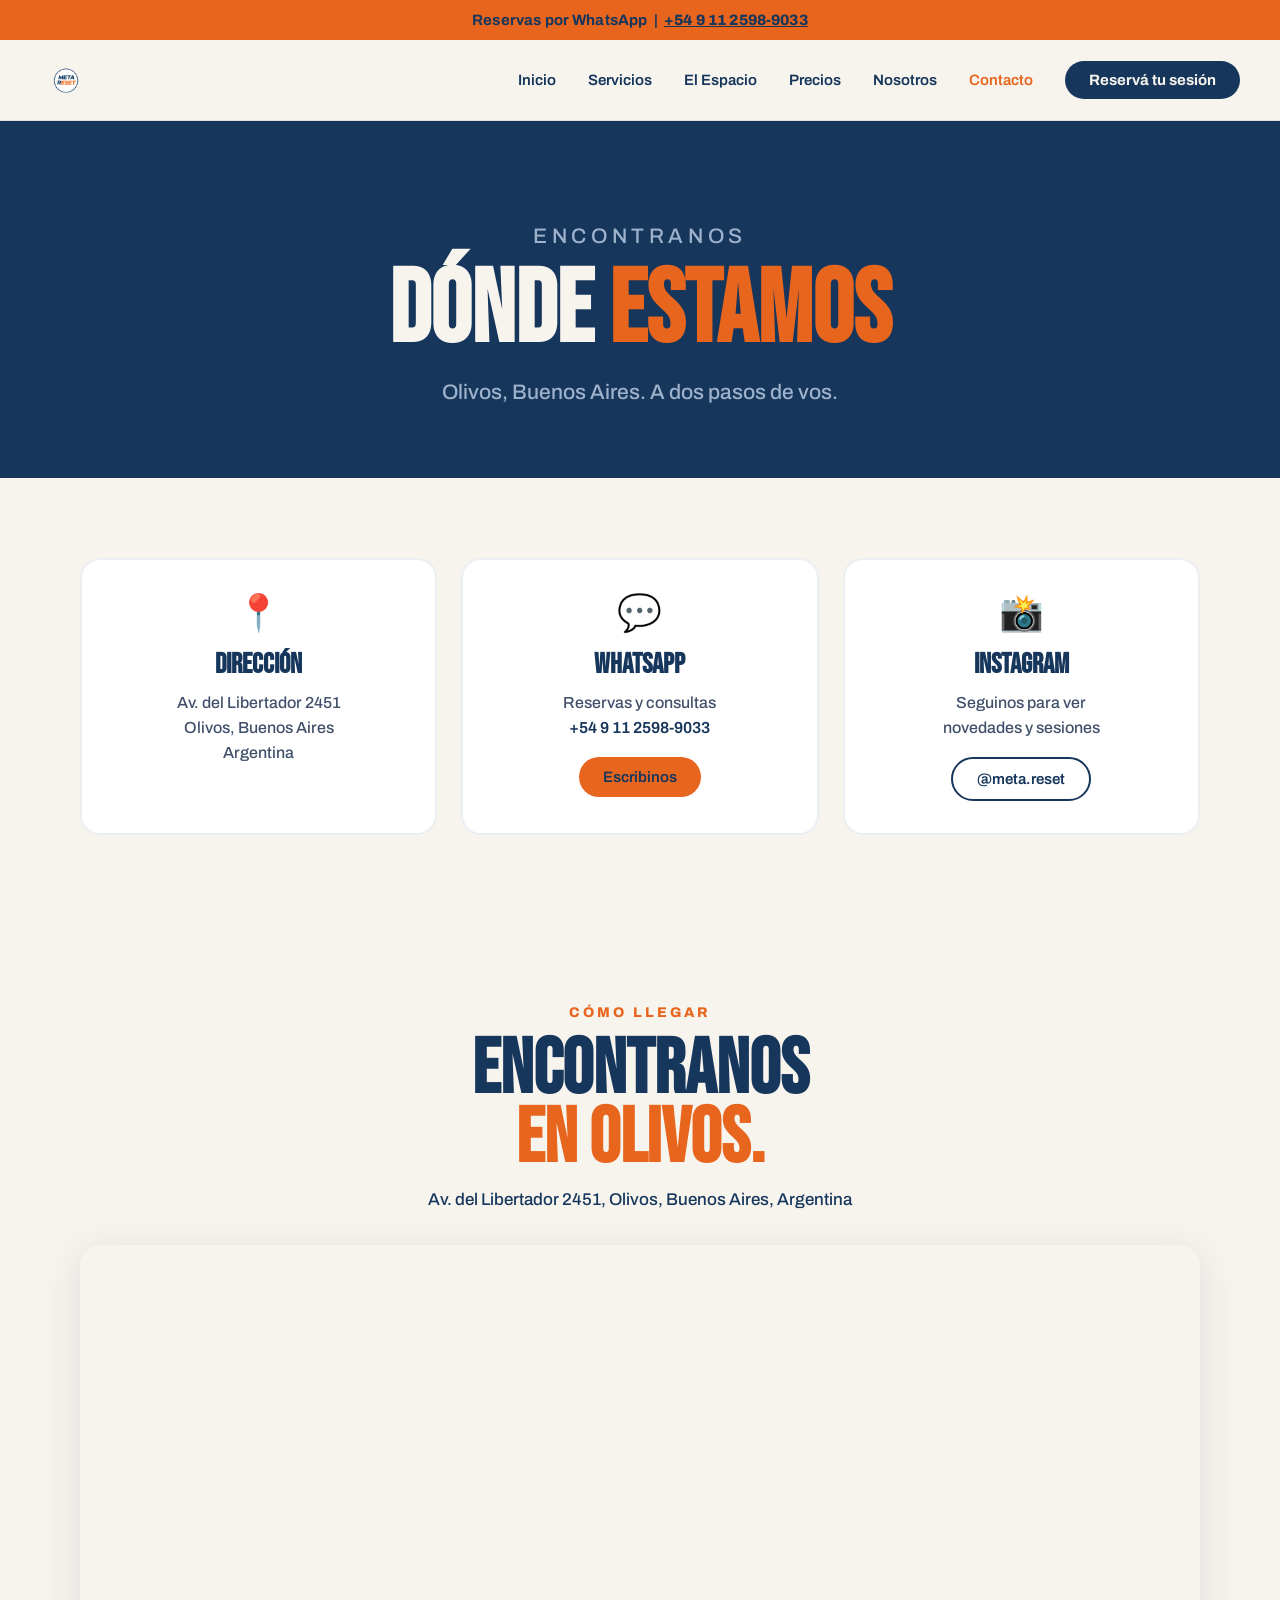
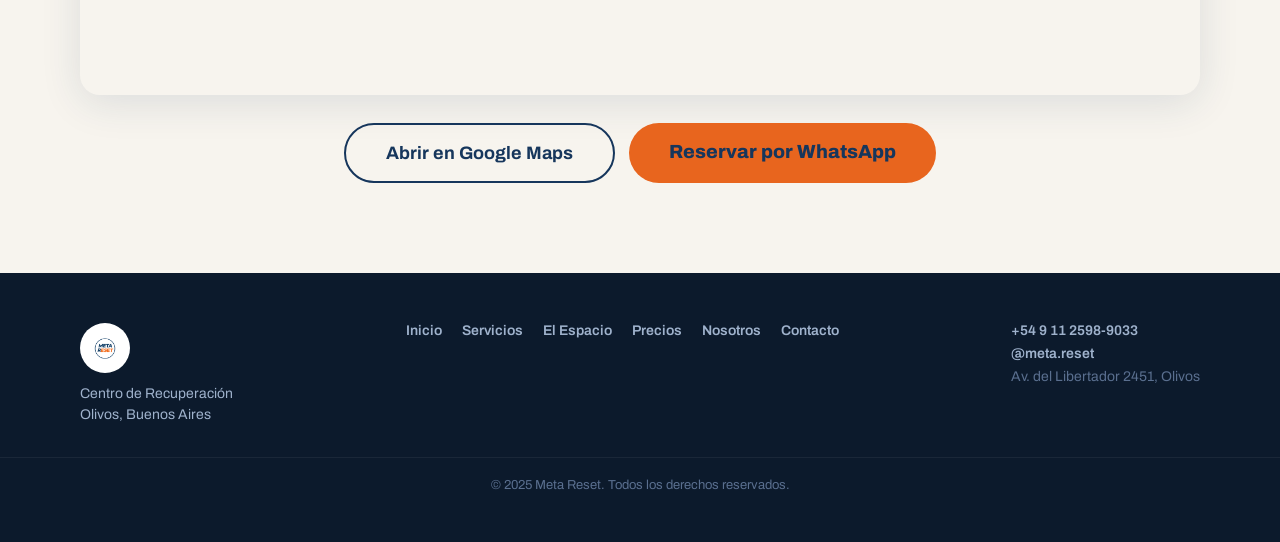
==== contacto.html @ 84989d63 "Restructure single-page site into 6 separate HTML pages with shared CSS - Split content into index.h" ====
<!DOCTYPE html>
<html lang="es">
<head>
  <meta charset="UTF-8">
  <meta name="viewport" content="width=device-width, initial-scale=1.0">
  <title>Contacto — Meta Reset | Centro de Recuperación</title>
  <meta name="description" content="Encontranos en Av. del Libertador 2451, Olivos, Buenos Aires. Reservas por WhatsApp al +54 9 11 2598-9033.">
  <link rel="preconnect" href="https://fonts.googleapis.com">
  <link rel="preconnect" href="https://fonts.gstatic.com" crossorigin>
  <link href="https://fonts.googleapis.com/css2?family=Archivo:wght@400;500;600;700;800&family=Bebas+Neue&display=swap" rel="stylesheet">
  <link rel="stylesheet" href="style.css">
</head>
<body>

  <!-- BANNER -->
  <div class="banner">
    Reservas por WhatsApp&nbsp;&nbsp;|&nbsp;&nbsp;<a href="https://wa.me/5491125989033" target="_blank" rel="noopener">+54 9 11 2598-9033</a>
  </div>

  <!-- NAV -->
  <nav>
    <a href="index.html" class="nav-logo">
      <img src="assets/logo-real.png" alt="Meta Reset logo">
    </a>
    <button class="nav-toggle" id="navToggle" aria-label="Abrir menú">
      <span></span><span></span><span></span>
    </button>
    <div class="nav-links" id="navLinks">
      <a href="index.html">Inicio</a>
      <a href="servicios.html">Servicios</a>
      <a href="el-espacio.html">El Espacio</a>
      <a href="precios.html">Precios</a>
      <a href="nosotros.html">Nosotros</a>
      <a href="contacto.html" class="active">Contacto</a>
      <a href="https://wa.me/5491125989033" target="_blank" rel="noopener" class="nav-cta">Reservá tu sesión</a>
    </div>
  </nav>

  <!-- PAGE HERO -->
  <div class="page-hero">
    <p class="section-eyebrow">Encontranos</p>
    <h1>DÓNDE <span>ESTAMOS</span></h1>
    <p>Olivos, Buenos Aires. A dos pasos de vos.</p>
  </div>

  <!-- CONTACT CARDS -->
  <section class="contact-section">
    <div class="inner">
      <div class="contact-grid">
        <div class="contact-card">
          <div class="contact-card-icon">📍</div>
          <h3>Dirección</h3>
          <p>Av. del Libertador 2451<br>Olivos, Buenos Aires<br>Argentina</p>
        </div>
        <div class="contact-card">
          <div class="contact-card-icon">💬</div>
          <h3>WhatsApp</h3>
          <p>Reservas y consultas<br><a href="https://wa.me/5491125989033" target="_blank" rel="noopener">+54 9 11 2598-9033</a></p>
          <a href="https://wa.me/5491125989033" target="_blank" rel="noopener" class="btn-primary" style="margin-top:16px; font-size:15px; padding:12px 24px;">Escribinos</a>
        </div>
        <div class="contact-card">
          <div class="contact-card-icon">📸</div>
          <h3>Instagram</h3>
          <p>Seguinos para ver<br>novedades y sesiones</p>
          <a href="https://instagram.com/meta.reset" target="_blank" rel="noopener" class="btn-outline-dark" style="margin-top:16px; font-size:15px; padding:12px 24px;">@meta.reset</a>
        </div>
      </div>
    </div>
  </section>

  <!-- MAP -->
  <section class="map-section">
    <div class="inner">
      <div class="text-center" style="margin-bottom:36px;">
        <p class="section-eyebrow">Cómo llegar</p>
        <h2 class="section-h2">ENCONTRANOS<br><span>EN OLIVOS.</span></h2>
        <p style="margin-top:16px; font-size:17px; color:#16365C; font-weight:500;">Av. del Libertador 2451, Olivos, Buenos Aires, Argentina</p>
      </div>
      <div class="map-frame">
        <iframe
          src="https://maps.google.com/maps?q=Av.+del+Libertador+2451,+Olivos,+Buenos+Aires,+Argentina&output=embed"
          width="100%"
          height="450"
          style="border:0;"
          allowfullscreen=""
          loading="lazy"
          referrerpolicy="no-referrer-when-downgrade"
          title="Ubicación de Meta Reset — Av. del Libertador 2451, Olivos">
        </iframe>
      </div>
      <div class="map-actions">
        <a href="https://www.google.com/maps/search/Av.+del+Libertador+2451,+Olivos,+Buenos+Aires" target="_blank" rel="noopener" class="btn-outline-dark">Abrir en Google Maps</a>
        <a href="https://wa.me/5491125989033" target="_blank" rel="noopener" class="btn-primary">Reservar por WhatsApp</a>
      </div>
    </div>
  </section>

  <!-- FOOTER -->
  <footer>
    <div class="inner footer-inner">
      <div class="footer-brand">
        <img src="assets/logo-real.png" alt="Meta Reset logo" loading="lazy">
        <p>Centro de Recuperación<br>Olivos, Buenos Aires</p>
      </div>
      <div class="footer-links">
        <a href="index.html">Inicio</a>
        <a href="servicios.html">Servicios</a>
        <a href="el-espacio.html">El Espacio</a>
        <a href="precios.html">Precios</a>
        <a href="nosotros.html">Nosotros</a>
        <a href="contacto.html">Contacto</a>
      </div>
      <div class="footer-contact">
        <a href="https://wa.me/5491125989033" target="_blank" rel="noopener">+54 9 11 2598-9033</a>
        <a href="https://instagram.com/meta.reset" target="_blank" rel="noopener">@meta.reset</a>
        <span>Av. del Libertador 2451, Olivos</span>
      </div>
    </div>
    <div class="footer-copy">© 2025 Meta Reset. Todos los derechos reservados.</div>
  </footer>

  <script>
    const toggle = document.getElementById('navToggle');
    const links = document.getElementById('navLinks');
    toggle.addEventListener('click', () => {
      toggle.classList.toggle('open');
      links.classList.toggle('open');
    });
  </script>
</body>
</html>
---- style.css ----
/* ================================================================
   META RESET — Estilos compartidos
   ================================================================ */

*, *::before, *::after { box-sizing: border-box; margin: 0; padding: 0; }
html { scroll-behavior: smooth; }
body {
  font-family: 'Archivo', sans-serif;
  background: #F7F4EE;
  color: #16365C;
  -webkit-font-smoothing: antialiased;
}
a { text-decoration: none; color: inherit; }
::selection { background: #E8651E; color: #fff; }
img { display: block; max-width: 100%; }

@keyframes mr-marquee { from { transform: translateX(0) } to { transform: translateX(-50%) } }

/* ── BANNER ── */
.banner { background: #E8651E; color: #16365C; text-align: center; padding: 12px 20px; font-weight: 700; font-size: 15px; letter-spacing: .01em; }
.banner a { text-decoration: underline; font-weight: 800; }
.banner a:hover { opacity: .8; }

/* ── NAV ── */
nav {
  position: sticky; top: 0; z-index: 50;
  display: flex; align-items: center; justify-content: space-between;
  padding: 14px 40px;
  background: rgba(247,244,238,.95);
  backdrop-filter: blur(12px); -webkit-backdrop-filter: blur(12px);
  border-bottom: 1px solid rgba(22,54,92,.1);
}
.nav-logo { display: flex; align-items: center; gap: 10px; }
.nav-logo img { height: 52px; width: 52px; object-fit: contain; }
.nav-links { display: flex; align-items: center; gap: 32px; font-weight: 600; font-size: 15px; }
.nav-links a { color: #16365C; transition: color .2s; }
.nav-links a:hover { color: #E8651E; }
.nav-links a.active { color: #E8651E; }
.nav-cta {
  background: #16365C; color: #F7F4EE !important;
  padding: 11px 24px; border-radius: 999px; font-weight: 700;
  transition: background .2s, color .2s !important;
}
.nav-cta:hover { background: #E8651E !important; color: #16365C !important; }
.nav-cta.active { color: #F7F4EE !important; }

/* Hamburger mobile */
.nav-toggle { display: none; flex-direction: column; gap: 5px; cursor: pointer; padding: 4px; background: none; border: none; }
.nav-toggle span { display: block; width: 24px; height: 2px; background: #16365C; transition: all .3s; border-radius: 2px; }
.nav-toggle.open span:nth-child(1) { transform: translateY(7px) rotate(45deg); }
.nav-toggle.open span:nth-child(2) { opacity: 0; }
.nav-toggle.open span:nth-child(3) { transform: translateY(-7px) rotate(-45deg); }

/* ── BOTONES ── */
.btn-primary { display: inline-block; background: #E8651E; color: #16365C; padding: 18px 40px; border-radius: 999px; font-weight: 800; font-size: 19px; transition: background .2s; }
.btn-primary:hover { background: #d45a18; }
.btn-ghost { display: inline-block; background: rgba(247,244,238,.12); border: 2px solid rgba(247,244,238,.5); color: #F7F4EE; padding: 16px 36px; border-radius: 999px; font-weight: 700; font-size: 19px; transition: background .2s; }
.btn-ghost:hover { background: rgba(247,244,238,.22); }
.btn-dark-big { display: inline-block; background: #16365C; color: #F7F4EE; padding: 20px 46px; border-radius: 999px; font-weight: 800; font-size: 20px; transition: background .2s; }
.btn-dark-big:hover { background: #0c1a2c; }
.btn-outline-dark { display: inline-block; border: 2px solid #16365C; color: #16365C; padding: 18px 40px; border-radius: 999px; font-weight: 700; font-size: 18px; transition: background .2s, color .2s; }
.btn-outline-dark:hover { background: #16365C; color: #F7F4EE; }

/* ── MARQUEE ── */
.marquee-wrap { background: #16365C; overflow: hidden; padding: 18px 0; }
.marquee-track { display: flex; white-space: nowrap; animation: mr-marquee 24s linear infinite; width: max-content; }
.marquee-track span { font-family: 'Bebas Neue', sans-serif; font-size: 34px; letter-spacing: .1em; color: #F7F4EE; }
.marquee-dot { color: #E8651E; }

/* ── HELPERS ── */
.section-eyebrow { font-weight: 800; font-size: 14px; letter-spacing: .22em; text-transform: uppercase; color: #E8651E; margin-bottom: 16px; }
.section-h2 { font-family: 'Bebas Neue', sans-serif; font-size: clamp(44px, 6vw, 86px); line-height: .9; color: #16365C; }
.section-h2 span { color: #E8651E; }
.section-h2-light { font-family: 'Bebas Neue', sans-serif; font-size: clamp(44px, 6vw, 86px); line-height: .9; color: #F7F4EE; }
.section-h2-light span { color: #E8651E; }
.inner { max-width: 1200px; margin: 0 auto; padding: 0 40px; }
.text-center { text-align: center; }

/* ── PAGE HERO (páginas internas) ── */
.page-hero {
  background: #16365C;
  padding: 80px 40px 70px;
  text-align: center;
}
.page-hero .section-eyebrow { margin-bottom: 14px; }
.page-hero h1 {
  font-family: 'Bebas Neue', sans-serif;
  font-size: clamp(52px, 8vw, 110px);
  line-height: .88;
  color: #F7F4EE;
}
.page-hero h1 span { color: #E8651E; }
.page-hero p {
  font-size: clamp(17px, 2vw, 21px);
  color: #9fb2cc;
  font-weight: 500;
  max-width: 600px;
  margin: 20px auto 0;
  line-height: 1.5;
}

/* ── HERO (home) ── */
.hero { position: relative; min-height: 88vh; display: flex; align-items: flex-end; overflow: hidden; }
.hero-img-wrap { position: absolute; inset: 0; }
.hero-img { width: 100%; height: 100%; object-fit: cover; object-position: center 30%; }
.hero-overlay { position: absolute; inset: 0; background: linear-gradient(180deg, rgba(8,20,40,.35) 0%, rgba(8,20,40,.1) 35%, rgba(8,20,40,.88) 100%); }
.hero-content { position: relative; z-index: 2; padding: 0 40px 90px; max-width: 1200px; margin: 0 auto; width: 100%; }
.hero-h1 { font-family: 'Bebas Neue', sans-serif; font-size: clamp(64px, 9vw, 150px); line-height: .86; color: #F7F4EE; font-weight: 400; letter-spacing: .01em; }
.hero-h1 span { color: #E8651E; }
.hero-sub { font-size: clamp(17px, 2vw, 22px); color: #dfe6f0; font-weight: 500; max-width: 600px; margin-top: 24px; line-height: 1.5; }
.hero-btns { display: flex; flex-wrap: wrap; gap: 16px; margin-top: 36px; }

/* ── INTRO + STATS ── */
.intro-section { padding: 100px 0 80px; }
.intro-grid { display: grid; grid-template-columns: repeat(auto-fit, minmax(300px, 1fr)); gap: 60px; align-items: center; }
.intro-body { font-size: 18px; line-height: 1.65; color: #41506a; margin-top: 22px; max-width: 520px; }
.stats-grid { display: grid; grid-template-columns: 1fr 1fr; gap: 18px; }
.stat-card { border-radius: 20px; padding: 30px 24px; display: flex; flex-direction: column; }
.stat-card:nth-child(odd) { background: #16365C; color: #F7F4EE; }
.stat-card:nth-child(odd) .stat-num { color: #E8651E; }
.stat-card:nth-child(odd) .stat-label { color: #9fb2cc; }
.stat-card:nth-child(even) { background: #F7F4EE; border: 2px solid rgba(22,54,92,.12); }
.stat-card:nth-child(even) .stat-num { color: #16365C; }
.stat-card:nth-child(even) .stat-label { color: #8d8470; }
.stat-num { font-family: 'Bebas Neue', sans-serif; font-size: 72px; line-height: .85; }
.stat-label { font-weight: 600; font-size: 15px; margin-top: 8px; }

/* ── SERVICIOS ── */
.services-section { padding: 90px 0; }
.services-section.dark-bg { background: #16365C; }
.services-cards { display: grid; grid-template-columns: repeat(auto-fit, minmax(260px, 1fr)); gap: 22px; }
.service-card { background: #0c1a2c; border-radius: 24px; overflow: hidden; transition: transform .3s; }
.service-card.light { background: #F7F4EE; border: 2px solid rgba(22,54,92,.08); }
.service-card:hover { transform: translateY(-6px); }
.service-card-img-wrap { height: 280px; position: relative; overflow: hidden; }
.service-card-img-wrap img { width: 100%; height: 100%; object-fit: cover; object-position: center 25%; }
.card-badge { position: absolute; top: 16px; left: 16px; background: #E8651E; color: #16365C; font-weight: 800; font-size: 12px; letter-spacing: .1em; padding: 6px 14px; border-radius: 999px; text-transform: uppercase; }
.card-duration { position: absolute; bottom: 16px; right: 16px; background: rgba(8,20,40,.7); color: #F7F4EE; font-weight: 700; font-size: 13px; padding: 5px 12px; border-radius: 999px; }
.service-card-body { padding: 26px 26px 30px; }
.service-card-body h3 { font-family: 'Bebas Neue', sans-serif; font-size: 46px; color: #F7F4EE; line-height: .9; }
.service-card.light .service-card-body h3 { color: #16365C; }
.service-card-body p { font-size: 15px; line-height: 1.55; color: #9fb2cc; margin-top: 10px; }
.service-card.light .service-card-body p { color: #41506a; }

/* ── PASOS DE LA SESIÓN ── */
.session-section { padding: 90px 0; background: #ECE6DC; }
.steps-list { display: grid; grid-template-columns: repeat(auto-fit, minmax(220px, 1fr)); gap: 0; }
.step-item { padding: 32px 26px; border-top: 3px solid #16365C; }
.step-num { font-family: 'Bebas Neue', sans-serif; font-size: 60px; color: #E8651E; line-height: .9; }
.step-body h4 { font-family: 'Bebas Neue', sans-serif; font-size: 36px; color: #16365C; margin-top: 10px; line-height: 1; }
.step-time { font-weight: 700; font-size: 14px; color: #E8651E; letter-spacing: .08em; margin-left: 8px; }
.step-body p { font-size: 15px; line-height: 1.55; color: #5a6678; margin-top: 8px; }

/* ── PRECIOS ── */
.pricing-section { padding: 90px 0; background: #ECE6DC; }
.pricing-grid { display: grid; grid-template-columns: repeat(auto-fit, minmax(280px, 1fr)); gap: 24px; align-items: stretch; }
.pricing-card { border-radius: 24px; padding: 38px 32px; display: flex; flex-direction: column; background: #F7F4EE; border: 2px solid rgba(22,54,92,.1); position: relative; }
.pricing-card.featured { background: #16365C; border-color: #16365C; transform: scale(1.03); box-shadow: 0 30px 60px rgba(22,54,92,.25); }
.pricing-badge-featured { position: absolute; top: -14px; left: 50%; transform: translateX(-50%); background: #E8651E; color: #16365C; font-weight: 800; font-size: 13px; letter-spacing: .1em; padding: 7px 20px; border-radius: 999px; text-transform: uppercase; white-space: nowrap; }
.pricing-card-top { margin-bottom: 20px; }
.pricing-label { font-weight: 800; font-size: 14px; letter-spacing: .16em; text-transform: uppercase; color: #8d8470; }
.pricing-card.featured .pricing-label { color: #E8651E; }
.pricing-price { font-family: 'Bebas Neue', sans-serif; font-size: 72px; line-height: .85; margin-top: 12px; color: #16365C; }
.pricing-card.featured .pricing-price { color: #F7F4EE; }
.pricing-per { font-weight: 600; font-size: 15px; color: #8d8470; margin-top: 4px; }
.pricing-card.featured .pricing-per { color: #9fb2cc; }
.pricing-features { list-style: none; display: flex; flex-direction: column; gap: 10px; font-size: 15px; font-weight: 500; color: #41506a; flex: 1; margin-bottom: 24px; }
.pricing-card.featured .pricing-features { color: #dfe6f0; }
.pricing-note { text-align: center; font-size: 14px; color: #8d8470; margin-top: 28px; font-weight: 500; }

/* ── GALERÍA ── */
.gallery-section { padding: 90px 0; }
.gallery-grid { display: grid; grid-template-columns: repeat(4, 1fr); gap: 14px; }
.gallery-item img { width: 100%; aspect-ratio: 3/4; object-fit: cover; border-radius: 16px; }
.gallery-item.gallery-main img { aspect-ratio: 3/5; }

/* ── COMUNIDAD ── */
.comunidad-section { padding: 80px 0; background: #16365C; }
.comunidad-grid { display: grid; grid-template-columns: repeat(auto-fit, minmax(300px, 1fr)); gap: 60px; align-items: center; }
.comunidad-img img { width: 100%; aspect-ratio: 4/3; object-fit: cover; border-radius: 24px; }
.comunidad-text { color: #F7F4EE; }
.comunidad-text p { font-size: 17px; line-height: 1.65; color: #9fb2cc; margin-top: 20px; }

/* ── ABOUT ── */
.about-section { padding: 90px 0; }
.about-grid { display: grid; grid-template-columns: repeat(auto-fit, minmax(300px, 1fr)); gap: 60px; align-items: center; }
.about-body { font-size: 17px; line-height: 1.65; color: #41506a; margin-top: 18px; }
.about-stats { display: flex; flex-direction: column; gap: 24px; }
.about-stat { border-top: 2px solid rgba(22,54,92,.15); padding-top: 24px; }
.about-stat .stat-num { font-family: 'Bebas Neue', sans-serif; font-size: 64px; color: #E8651E; line-height: .85; display: block; }
.about-stat .stat-label { font-weight: 600; font-size: 15px; color: #5a6678; margin-top: 6px; display: block; }

/* ── FOUNDER ── */
.founder-section { padding: 80px 0; background: #16365C; }
.founder-grid { display: grid; grid-template-columns: repeat(auto-fit, minmax(280px, 1fr)); gap: 60px; align-items: center; }
.founder-img-wrap img { width: 100%; max-width: 420px; aspect-ratio: 4/5; object-fit: cover; border-radius: 24px; }
.founder-text { color: #F7F4EE; }
.founder-text .section-eyebrow { color: #E8651E; }
.founder-quote { font-style: italic; font-size: clamp(18px, 2.5vw, 22px); line-height: 1.55; color: #dfe6f0; border-left: 4px solid #E8651E; padding-left: 20px; margin-top: 24px; }
.founder-bio { font-size: 16px; line-height: 1.65; color: #9fb2cc; margin-top: 20px; }

/* ── CTA ── */
.cta-section { background: #E8651E; padding: 100px 0; text-align: center; }
.cta-body { font-size: 19px; font-weight: 600; color: #7a3411; margin-top: 18px; line-height: 1.6; }

/* ── MAPA ── */
.map-section { padding: 90px 0; }
.map-frame { border-radius: 20px; overflow: hidden; box-shadow: 0 8px 40px rgba(22,54,92,.12); }
.map-frame iframe { display: block; width: 100%; height: 450px; border: none; }
.map-actions { display: flex; flex-wrap: wrap; gap: 14px; justify-content: center; margin-top: 28px; }

/* ── CONTACTO ── */
.contact-section { padding: 80px 0; }
.contact-grid { display: grid; grid-template-columns: repeat(auto-fit, minmax(240px, 1fr)); gap: 24px; }
.contact-card { background: #fff; border: 2px solid rgba(22,54,92,.08); border-radius: 20px; padding: 32px 28px; text-align: center; }
.contact-card-icon { font-size: 36px; margin-bottom: 14px; }
.contact-card h3 { font-family: 'Bebas Neue', sans-serif; font-size: 28px; color: #16365C; margin-bottom: 10px; }
.contact-card p { font-size: 16px; font-weight: 500; color: #41506a; line-height: 1.55; }
.contact-card a { font-size: 16px; font-weight: 600; color: #16365C; }
.contact-card a:hover { color: #E8651E; }

/* ── FOOTER ── */
footer { background: #0c1a2c; color: #9fb2cc; padding: 50px 0; }
.footer-inner { display: flex; flex-wrap: wrap; gap: 32px; align-items: flex-start; justify-content: space-between; }
.footer-brand img { height: 50px; width: 50px; object-fit: contain; background: #fff; border-radius: 50%; padding: 3px; }
.footer-brand p { font-size: 14px; color: #9fb2cc; margin-top: 10px; line-height: 1.5; }
.footer-links { display: flex; flex-wrap: wrap; gap: 20px; font-weight: 600; font-size: 14px; }
.footer-links a { color: #9fb2cc; transition: color .2s; }
.footer-links a:hover { color: #E8651E; }
.footer-contact { display: flex; flex-direction: column; gap: 8px; font-size: 14px; }
.footer-contact a { color: #9fb2cc; font-weight: 600; transition: color .2s; }
.footer-contact a:hover { color: #E8651E; }
.footer-contact span { color: #5a6f8f; }
.footer-copy { text-align: center; font-size: 13px; color: #5a6f8f; margin-top: 32px; padding-top: 20px; border-top: 1px solid rgba(255,255,255,.06); }

/* ── RESPONSIVE ── */
@media (max-width: 900px) {
  nav { padding: 14px 20px; }
  .nav-toggle { display: flex; }
  .nav-links {
    display: none; flex-direction: column; gap: 0;
    position: absolute; top: 100%; left: 0; right: 0;
    background: #F7F4EE; border-bottom: 2px solid rgba(22,54,92,.1);
    padding: 16px 20px 20px; z-index: 100;
  }
  .nav-links.open { display: flex; }
  .nav-links a { padding: 12px 0; border-bottom: 1px solid rgba(22,54,92,.07); font-size: 17px; }
  .nav-links a:last-child { border-bottom: none; }
  .nav-cta { margin-top: 8px; text-align: center; padding: 13px 20px !important; }
  .gallery-grid { grid-template-columns: 1fr 1fr; }
}
@media (max-width: 768px) {
  .inner { padding: 0 20px; }
  .hero-content { padding: 0 20px 60px; }
  .intro-section { padding: 60px 0 50px; }
  .services-section, .pricing-section, .founder-section, .cta-section { padding: 60px 0; }
  .session-section, .gallery-section, .map-section, .contact-section { padding: 60px 0; }
  .comunidad-section, .about-section { padding: 60px 0; }
  footer { padding: 36px 0; }
  .pricing-card.featured { transform: none; }
  .page-hero { padding: 60px 20px 50px; }
  .map-frame iframe { height: 300px; }
  .hero-btns { flex-direction: column; }
  .map-actions { flex-direction: column; align-items: center; }
  .gallery-grid { grid-template-columns: 1fr; }
  .gallery-item.gallery-main img { aspect-ratio: 4/3; }
  .footer-inner { flex-direction: column; gap: 24px; }
}
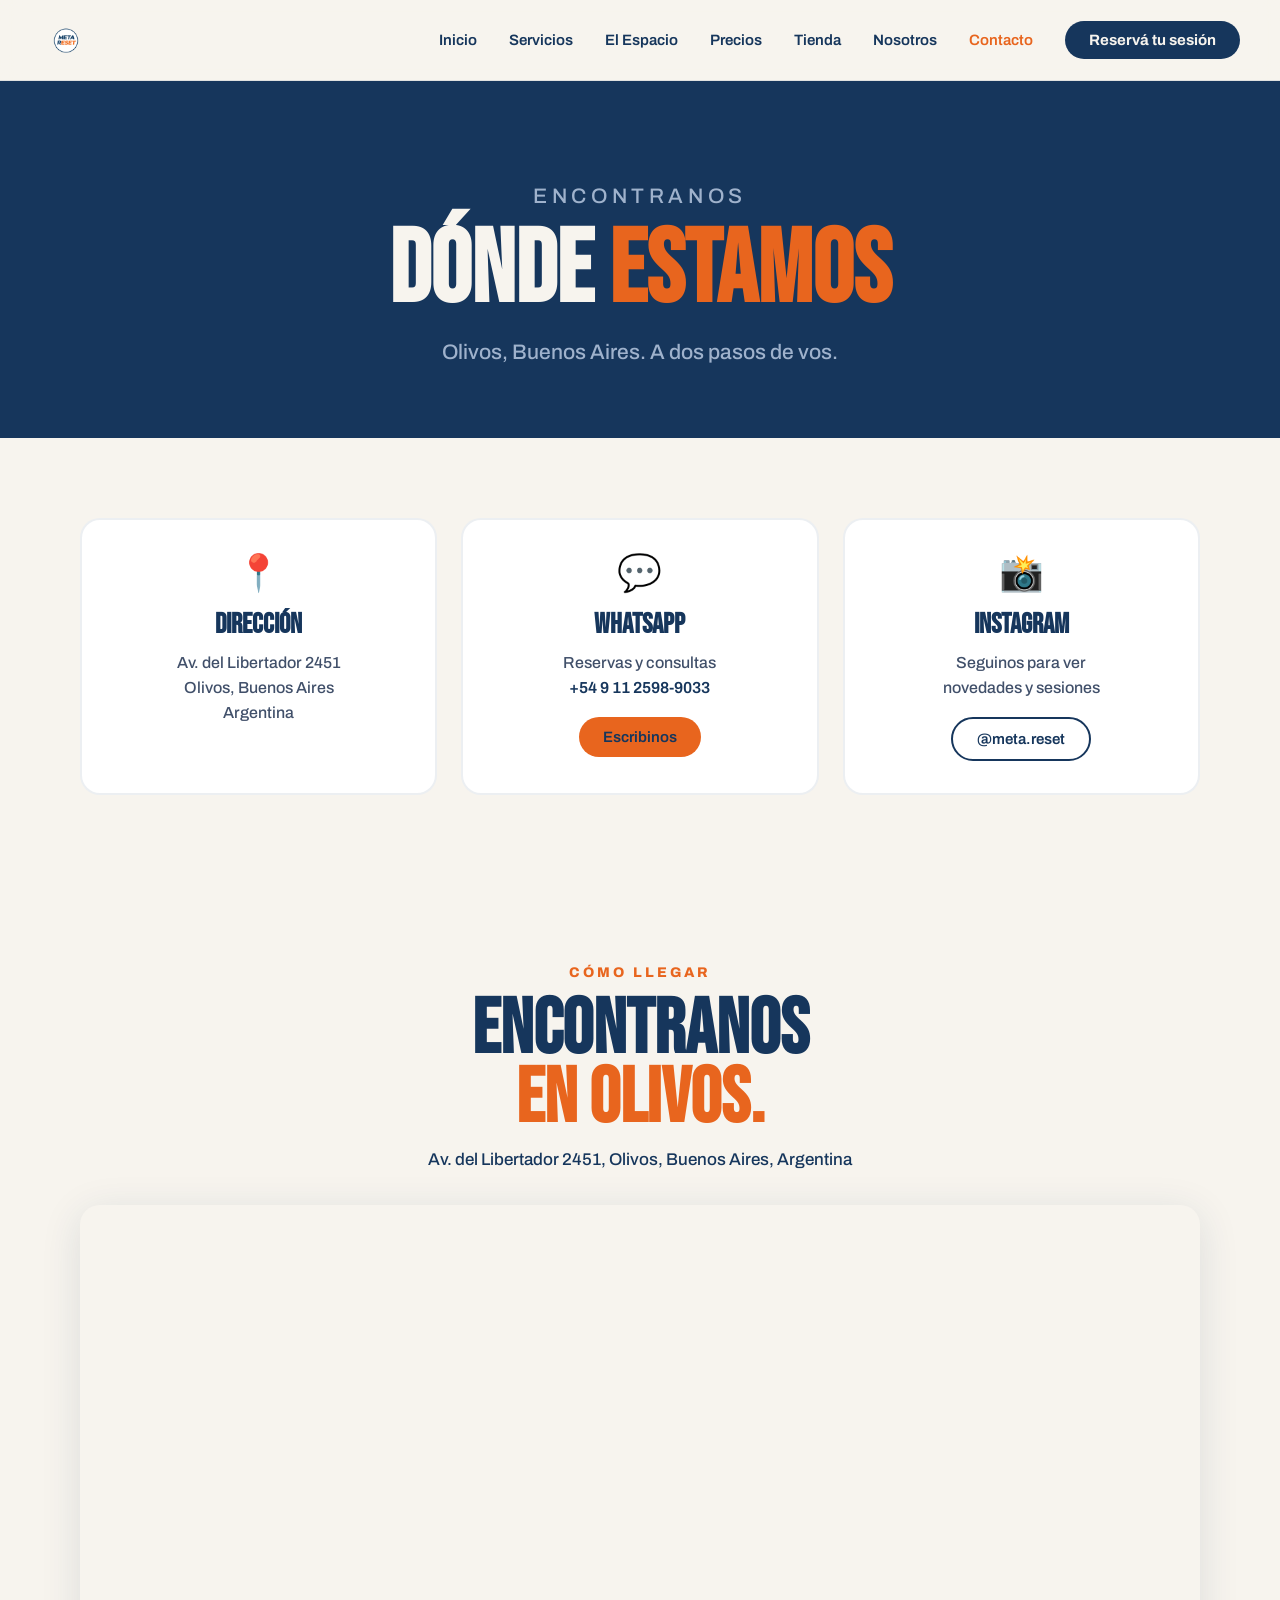
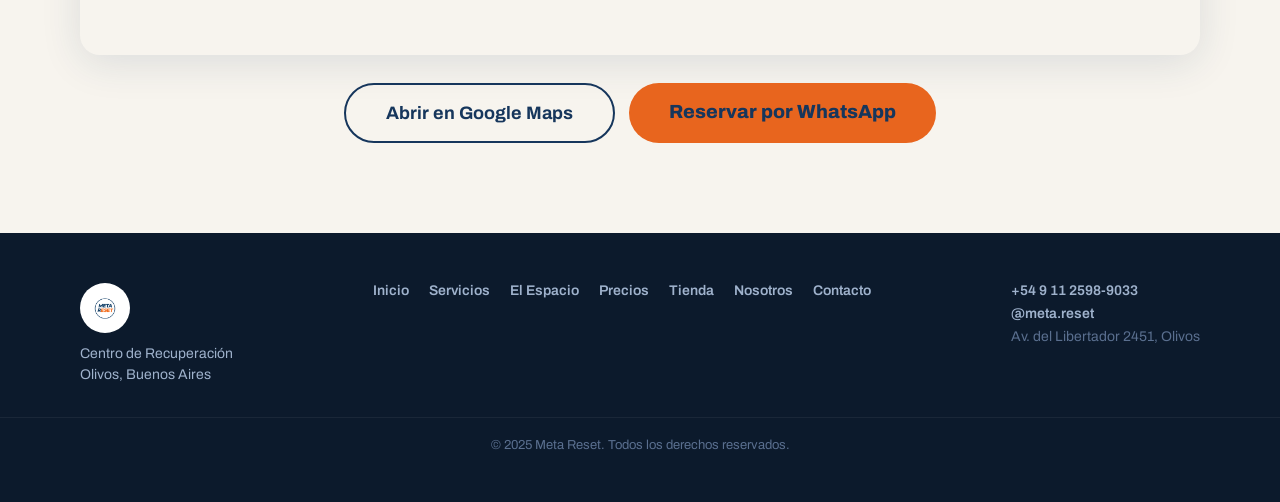
==== commit 84808e12: "Add Tienda page and remove banner from all pages - Add tienda.html with two product categories: supl" ====
--- a/contacto.html
+++ b/contacto.html
@@ -12,11 +12,6 @@
 </head>
 <body>
 
-  <!-- BANNER -->
-  <div class="banner">
-    Reservas por WhatsApp&nbsp;&nbsp;|&nbsp;&nbsp;<a href="https://wa.me/5491125989033" target="_blank" rel="noopener">+54 9 11 2598-9033</a>
-  </div>
-
   <!-- NAV -->
   <nav>
     <a href="index.html" class="nav-logo">
@@ -30,6 +25,7 @@
       <a href="servicios.html">Servicios</a>
       <a href="el-espacio.html">El Espacio</a>
       <a href="precios.html">Precios</a>
+      <a href="tienda.html">Tienda</a>
       <a href="nosotros.html">Nosotros</a>
       <a href="contacto.html" class="active">Contacto</a>
       <a href="https://wa.me/5491125989033" target="_blank" rel="noopener" class="nav-cta">Reservá tu sesión</a>
@@ -107,6 +103,7 @@
         <a href="servicios.html">Servicios</a>
         <a href="el-espacio.html">El Espacio</a>
         <a href="precios.html">Precios</a>
+        <a href="tienda.html">Tienda</a>
         <a href="nosotros.html">Nosotros</a>
         <a href="contacto.html">Contacto</a>
       </div>
--- a/style.css
+++ b/style.css
@@ -233,6 +233,39 @@
 .footer-contact span { color: #5a6f8f; }
 .footer-copy { text-align: center; font-size: 13px; color: #5a6f8f; margin-top: 32px; padding-top: 20px; border-top: 1px solid rgba(255,255,255,.06); }
 
+/* ── TIENDA ── */
+.store-intro-section { padding: 80px 0 60px; }
+.store-intro-body { font-size: 18px; line-height: 1.65; color: #41506a; max-width: 620px; margin: 22px auto 0; }
+
+.store-category-section { padding: 80px 0; background: #F7F4EE; }
+.store-category-section--dark { background: #16365C; }
+
+.store-category-header { display: grid; grid-template-columns: auto 1fr; gap: 48px; align-items: start; margin-bottom: 48px; }
+.store-category-header--light .section-eyebrow { color: #E8651E; }
+.store-category-label { display: flex; align-items: flex-start; gap: 24px; }
+.category-num { font-family: 'Bebas Neue', sans-serif; font-size: 100px; line-height: .8; color: rgba(22,54,92,.1); }
+.category-num--light { color: rgba(247,244,238,.15); }
+.store-category-desc { font-size: 17px; line-height: 1.65; color: #41506a; max-width: 480px; align-self: center; }
+.store-category-desc--light { color: #9fb2cc; }
+
+.store-products-grid { display: grid; grid-template-columns: repeat(auto-fill, minmax(240px, 1fr)); gap: 20px; }
+.store-product-card { background: #fff; border: 2px solid rgba(22,54,92,.07); border-radius: 20px; padding: 28px 24px; transition: transform .25s, box-shadow .25s; }
+.store-product-card:hover { transform: translateY(-4px); box-shadow: 0 12px 32px rgba(22,54,92,.1); }
+.store-product-card--dark { background: rgba(255,255,255,.05); border-color: rgba(255,255,255,.1); color: #F7F4EE; }
+.store-product-card--dark:hover { box-shadow: 0 12px 32px rgba(0,0,0,.2); }
+.store-product-card--cta { background: #E8651E; border-color: #E8651E; }
+.store-product-card--cta h4, .store-product-card--cta p { color: #16365C; }
+.store-product-card--cta-dark { background: rgba(232,101,30,.15); border-color: #E8651E; }
+.store-product-icon { font-size: 32px; margin-bottom: 14px; }
+.store-product-card h4 { font-family: 'Bebas Neue', sans-serif; font-size: 26px; color: #16365C; margin-bottom: 8px; line-height: 1; }
+.store-product-card--dark h4 { color: #F7F4EE; }
+.store-product-card--cta-dark h4 { color: #E8651E; }
+.store-product-card p { font-size: 14px; line-height: 1.55; color: #5a6678; }
+.store-product-card--dark p { color: #9fb2cc; }
+.store-product-card--cta-dark p { color: #dfe6f0; }
+
+.store-divider { height: 4px; background: linear-gradient(90deg, #E8651E 0%, #16365C 100%); }
+
 /* ── RESPONSIVE ── */
 @media (max-width: 900px) {
   nav { padding: 14px 20px; }
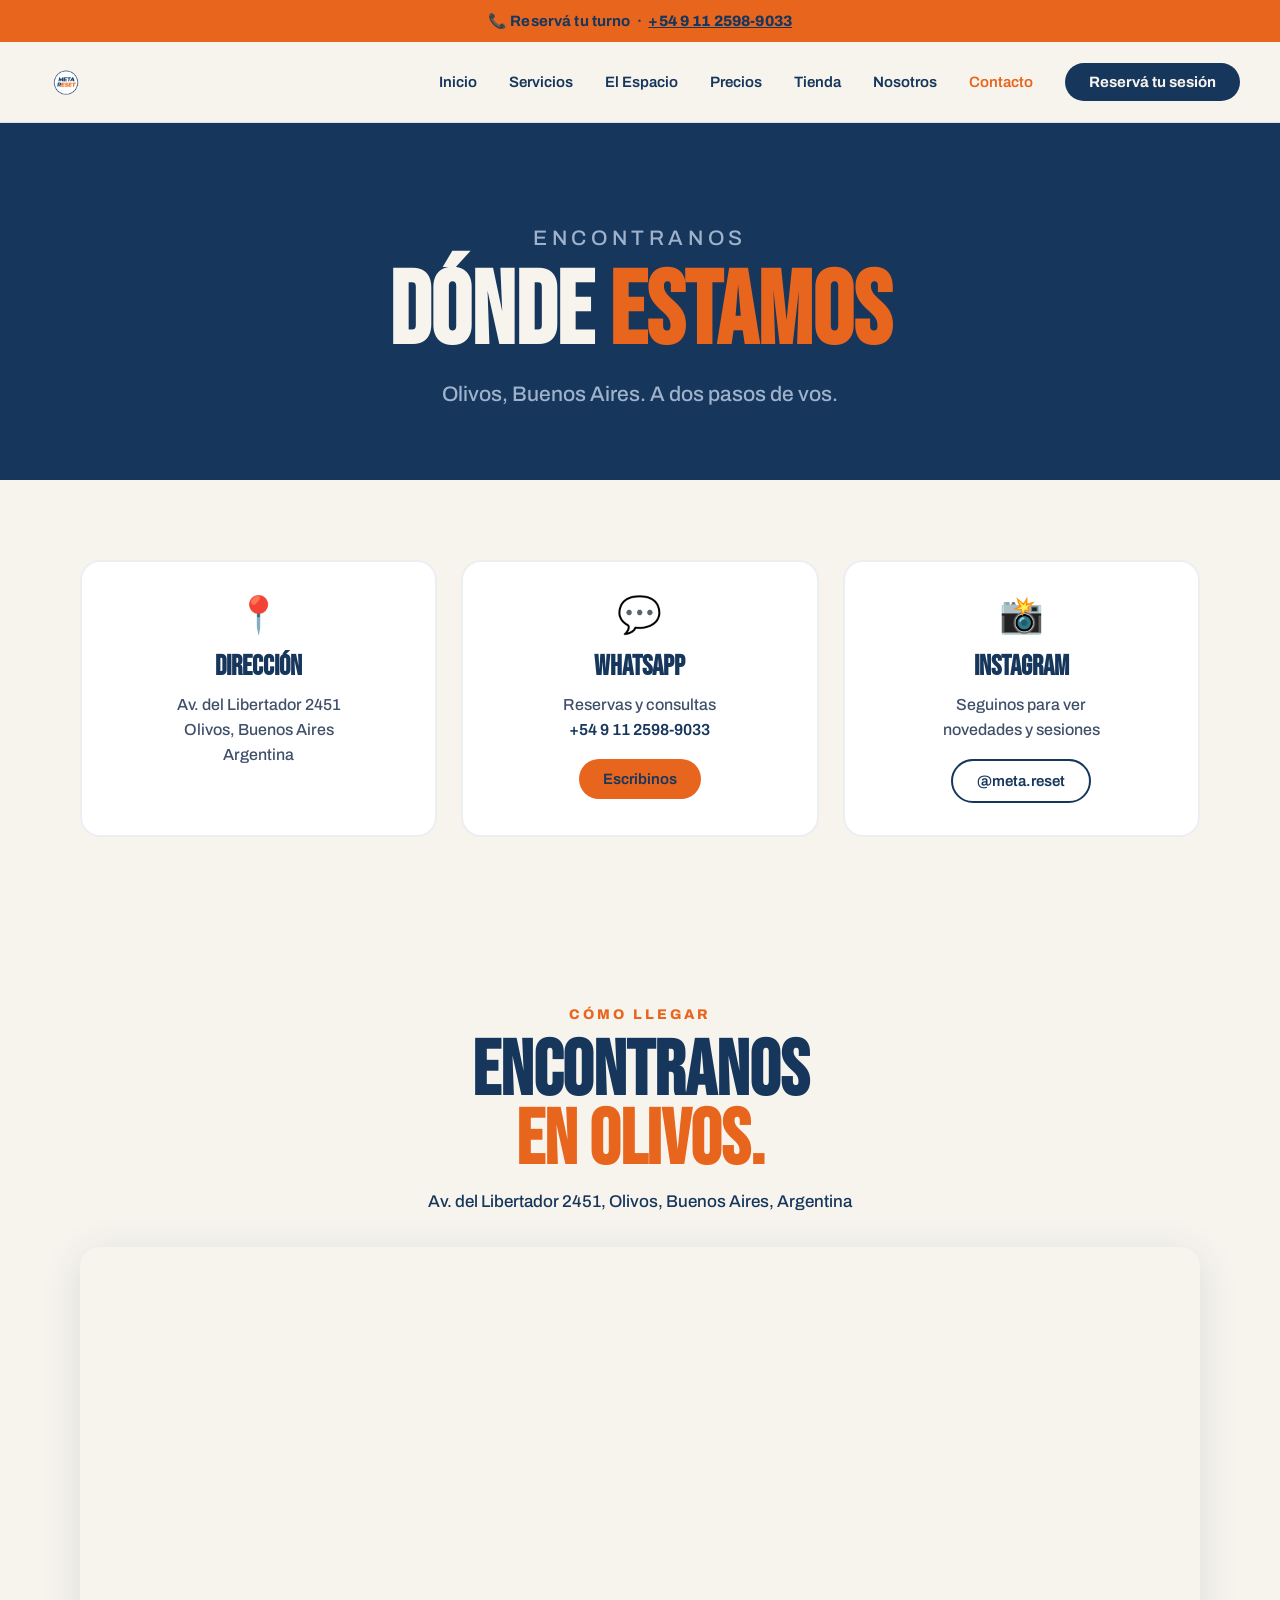
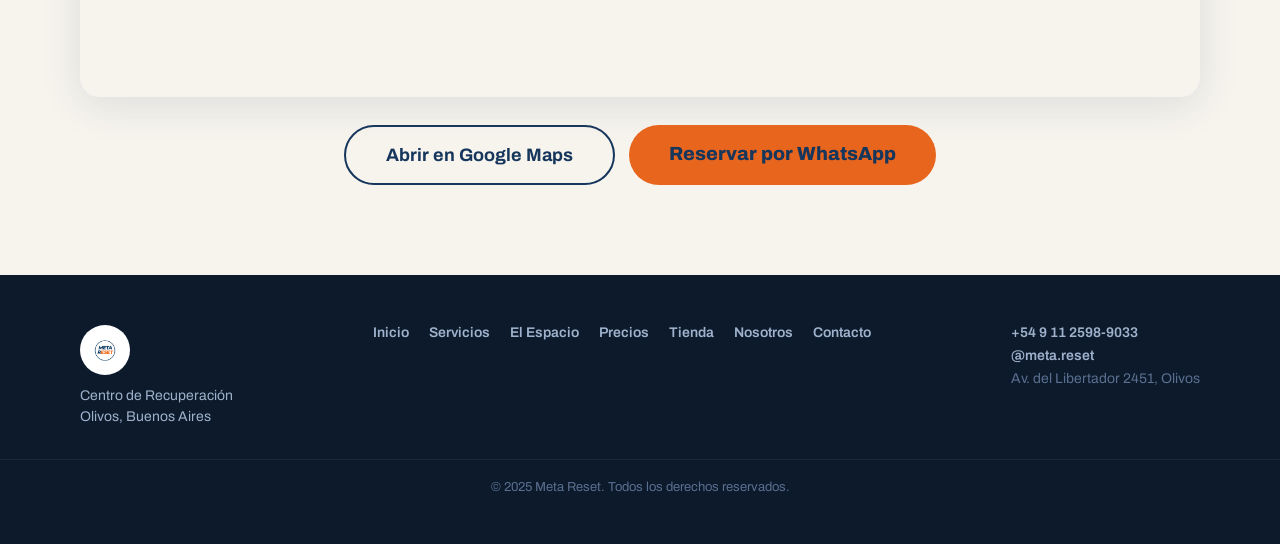
==== commit de41c45f: "Add banner with phone/CTA and link PDF catalogs in store page - Restore banner on all 7 pages: "Rese" ====
--- a/contacto.html
+++ b/contacto.html
@@ -11,6 +11,11 @@
   <link rel="stylesheet" href="style.css">
 </head>
 <body>
+
+  <!-- BANNER -->
+  <div class="banner">
+    📞 Reservá tu turno&nbsp;&nbsp;·&nbsp;&nbsp;<a href="https://wa.me/5491125989033" target="_blank" rel="noopener">+54 9 11 2598-9033</a>
+  </div>
 
   <!-- NAV -->
   <nav>
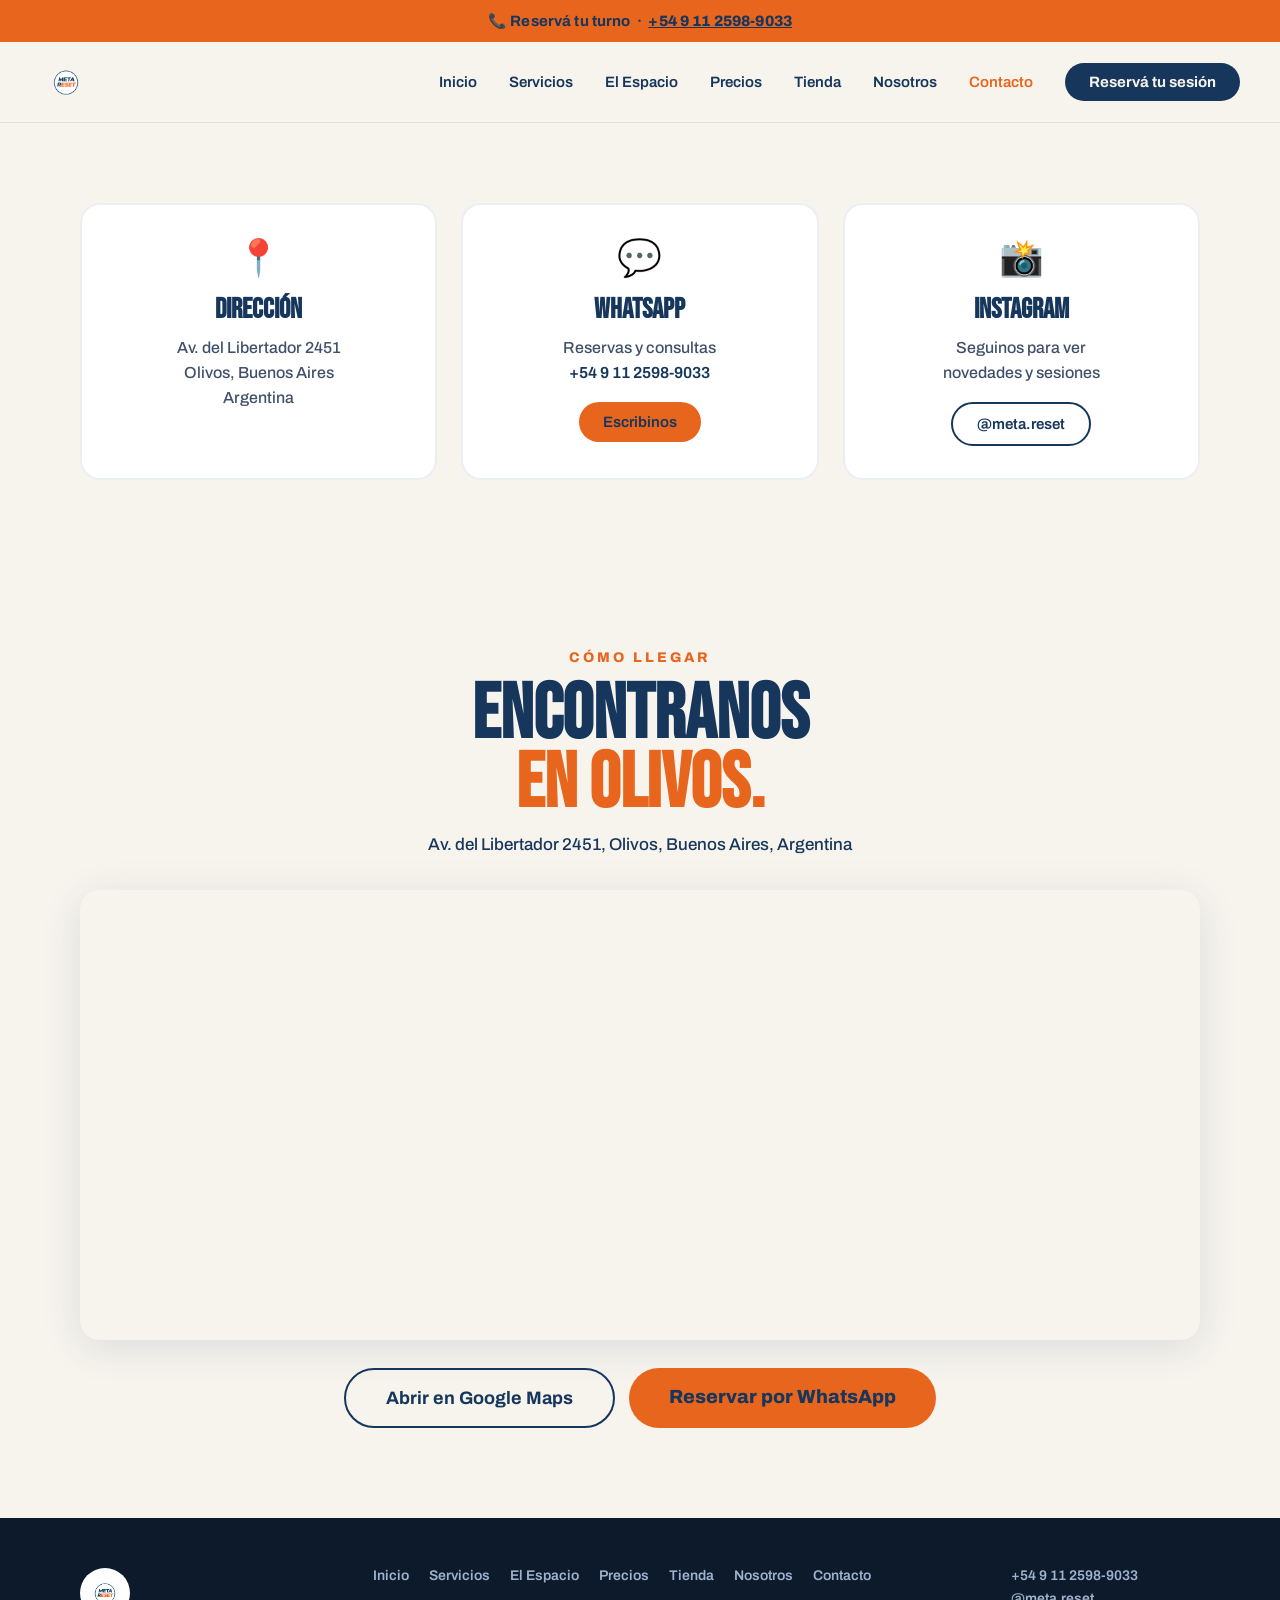
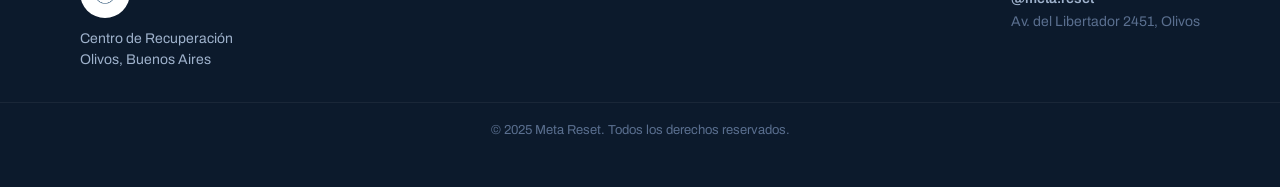
==== commit 94f0b26e: "Refresh hero, copy and page headers across all pages - index.html: hero now uses espacio-general.jpg" ====
--- a/contacto.html
+++ b/contacto.html
@@ -37,15 +37,8 @@
     </div>
   </nav>
 
-  <!-- PAGE HERO -->
-  <div class="page-hero">
-    <p class="section-eyebrow">Encontranos</p>
-    <h1>DÓNDE <span>ESTAMOS</span></h1>
-    <p>Olivos, Buenos Aires. A dos pasos de vos.</p>
-  </div>
-
   <!-- CONTACT CARDS -->
-  <section class="contact-section">
+  <section class="contact-section" style="padding-top:80px;">
     <div class="inner">
       <div class="contact-grid">
         <div class="contact-card">
--- a/style.css
+++ b/style.css
@@ -102,7 +102,7 @@
 /* ── HERO (home) ── */
 .hero { position: relative; min-height: 88vh; display: flex; align-items: flex-end; overflow: hidden; }
 .hero-img-wrap { position: absolute; inset: 0; }
-.hero-img { width: 100%; height: 100%; object-fit: cover; object-position: center 30%; }
+.hero-img { width: 100%; height: 100%; object-fit: cover; object-position: center 45%; }
 .hero-overlay { position: absolute; inset: 0; background: linear-gradient(180deg, rgba(8,20,40,.35) 0%, rgba(8,20,40,.1) 35%, rgba(8,20,40,.88) 100%); }
 .hero-content { position: relative; z-index: 2; padding: 0 40px 90px; max-width: 1200px; margin: 0 auto; width: 100%; }
 .hero-h1 { font-family: 'Bebas Neue', sans-serif; font-size: clamp(64px, 9vw, 150px); line-height: .86; color: #F7F4EE; font-weight: 400; letter-spacing: .01em; }
